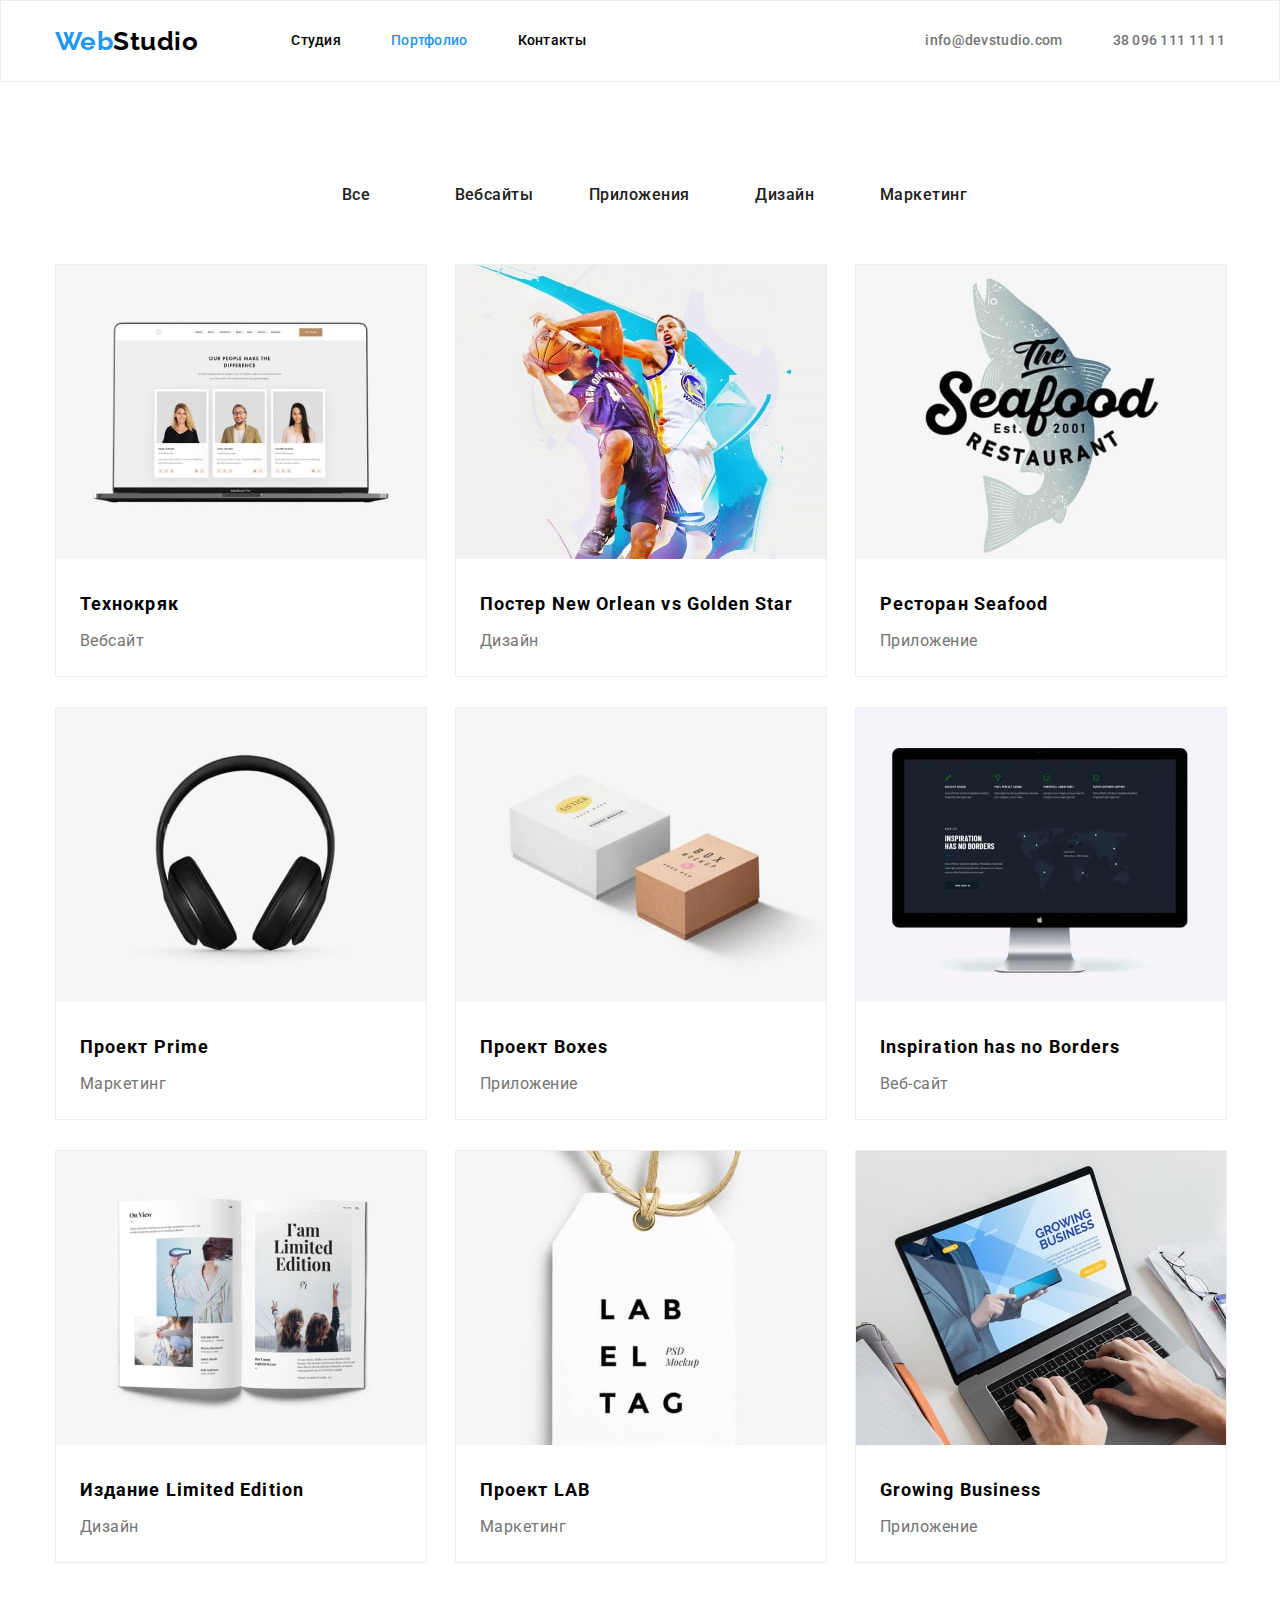
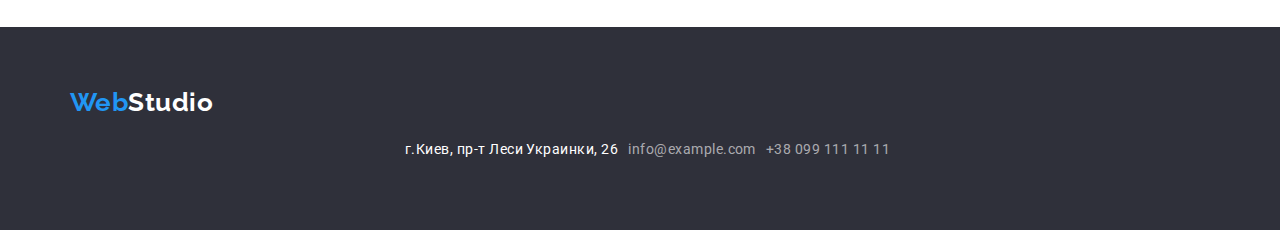
==== portfolio.html @ 8ab705bf "base" ====
<!DOCTYPE html>
<html lang="ru">

<head>
    <meta charset="UTF-8">
    <meta http-equiv="X-UA-Compatible" content="IE=edge">
    <meta name="viewport" content="width=device-width, initial-scale=1.0">
    <title>Document</title>
    <link rel="preconnect" href="https://fonts.googleapis.com">
    <link rel="preconnect" href="https://fonts.gstatic.com" crossorigin>
    <link
        href="https://fonts.googleapis.com/css2?family=Raleway:wght@700&family=Roboto:wght@400;500;700;900&display=swap"
        rel="stylesheet">
        <link rel="stylesheet" href="https://cdnjs.cloudflare.com/ajax/libs/modern-normalize/1.1.0/modern-normalize.min.css"
            integrity="sha512-wpPYUAdjBVSE4KJnH1VR1HeZfpl1ub8YT/NKx4PuQ5NmX2tKuGu6U/JRp5y+Y8XG2tV+wKQpNHVUX03MfMFn9Q=="
            crossorigin="anonymous" referrerpolicy="no-referrer" />
            <link rel="stylesheet" href="./css/styles.css" />
</head>

<body class="all-body">
    <!--The head of the site-->
    <header class="page-header">
                <div class="container site-nav">
                    <nav class="site-nav">
                            <a href="/" class="logo-link">
                                Web<span class="logo-accent">Studio</span>
                            </a>

                            <ul class="site-list">
                                <li class="site-element"><a class="site-link" href="./index.html">Студия</a></li>
                                <li class="site-element"><a class="site-links current" href="./portfolio.html">Портфолио</a></li>
                                <li class="site-element"><a class="site-links" href="/">Контакты</a></li>
                            </ul>

                    </nav>
                            <ul class="auth-list">
                                <li>
                                    <a class="auth-email" href="info@devstudio.com">    info@devstudio.com</a>
                                </li>
                                <li>
                                    <a class="auth-phone" href="380961111111">38 096 111 11 11</a>
                                </li>

                            </ul>
        
                </div>
    </header>

        <main>
            <section class="button-section">
                <div class="container">
                    <h1 class="visually-hidden">Фильтр</h1>
                    <ul class="button-list">
                        <li class="button-element"><button type="button" class="port-button">Все</button></li>
                        <li class="button-element"><button type="button" class="port-button">Вебсайты</button></li>
                        <li class="button-element"><button type="button" class="port-button">Приложения</button></li>
                        <li class="button-element"><button type="button" class="port-button">Дизайн</button></li>
                        <li class="button-element"><button type="button" class="port-button">Маркетинг</button></li>
                    </ul>

                    <h2 class="visually-hidden">Примеры работы</h2>
                    <ul class="project-list">

                        <li class="project-element">
                            <div class="port-frame">
                                <a class="project-link link" rel="preconnect" href="/">
                                    <img class="port-img" src="./images/techno-min.jpg" alt="технокряк" width="370">
                                    <div class="project-box">
                                        <h2 class="project-title">
                                            Технокряк
                                        </h2>
                                        <p class="project-p">
                                            Вебсайт
                                        </p>
                                    </div>
                                </a>
                            </div>
                        </li>
                        <li class="project-element">
                            <div class="port-frame">
                                <a class="project-link link" rel="preconnect" href="/">
                                    <img class="port-img" src="./images/neworlean-min.jpg" alt="постер" width="370">
                                    <div class="project-box">
                                        <h2 class="project-title">
                                            Постер New Orlean vs Golden Star
                                        </h2>
                                        <p class="project-p">
                                            Дизайн
                                        </p>
                                    </div>
                                </a>
                            </div>
                        </li>
                        <li class="project-element">
                            <div class="port-frame">
                                <a class="project-link link" rel="preconnect" href="/">
                                    <img class="port-img" src="./images/seafood-min.jpg" alt="ресторан" width="370">
                                    <div class="project-box">
                                        <h2 class="project-title link">
                                            Ресторан Seafood
                                        </h2>
                                        <p class="project-p link">
                                            Приложение
                                        </p>
                                    </div>
                                </a>
                            </div>
                        </li>
                        <li class="project-element">
                            <div class="port-frame">
                                <a class="project-link link" rel="preconnect" href="/">
                                    <img class="port-img" src="./images/prime-min.jpg" alt="проект" width="370">
                                    <div class="project-box">
                                        <h2 class="project-title link">
                                            Проект Prime
                                        </h2>
                                        <p class="project-p link">
                                            Маркетинг
                                        </p>
                                    </div>
                                </a>
                            </div>
                        </li>
                        <li class="project-element">
                            <div class="port-frame">
                                <a class="project-link link" rel="preconnect" href="/">
                                    <img class="port-img" src="./images/boxes-min.jpg" alt="коробки" width="370">
                                    <div class="project-box">
                                        <h2 class="project-title link">
                                            Проект Boxes
                                        </h2>
                                        <p class="project-p link">
                                            Приложение
                                        </p>
                                    </div>
                                </a>
                            </div>
                        </li>
                        <li class="project-element">
                            <div class="port-frame">
                                <a class="project-link link" rel="preconnect" href="/">
                                    <img class="port-img" src="./images/inspiration-min.jpg" alt="вдохновение" width="370">
                                    <div class="project-box">
                                        <h2 class="project-title">
                                            Inspiration has no Borders
                                        </h2>
                                        <p class="project-p">
                                            Веб-сайт
                                        </p>
                                    </div>
                                </a>
                            </div>
                        </li>
                        <li class="project-element">
                            <div class="port-frame">
                                <a class="project-link link" rel="preconnect" href="/">
                                    <img class="port-img" src="./images/limited-min.jpg" alt="издание" width="370">
                                    <div class="project-box">
                                        <h2 class="project-title">
                                            Издание Limited Edition
                                        </h2>
                                        <p class="project-p">
                                            Дизайн
                                        </p>
                                    </div>
                                </a>
                            </div>
                        </li>
                        <li class="project-element">
                            <div class="port-frame">
                                <a class="project-link link" rel="preconnect" href="/">
                                    <img class="port-img" src="./images/LAB-min.jpg" alt="лаб" width="370">
                                    <div class="project-box">
                                        <h2 class="project-title">
                                            Проект LAB
                                        </h2>
                                        <p class="project-p">
                                            Маркетинг
                                        </p>
                                    </div>
                                </a>
                            </div>
                        </li>
                        <li class="project-element">
                            <div class="port-frame">
                                <a class="project-link link" rel="preconnect" href="/">
                                    <img class="port-img" src="./images/business-min.jpg" alt="бизнес" width="370">
                                    <div class="project-box">
                                        <h2 class="project-title">
                                            Growing Business
                                        </h2>
                                        <p class="project-p">
                                            Приложение
                                        </p>
                                    </div>
                                </a>
                            </div>
                        </li>
                    </ul>
                </div>
            </section>
        </main>

    <footer class="footer">
        <div class="container">
            <a href="/" class="footer-logo">
                Web<span class="footer-accent">Studio</span>
            </a>
                <address class="adress">
                    <ul class="footer-list list">
                        <li class="footer-element">
                            <a class="adress-location" href="https://www.figma.com/exit?url=https%3A%2F%2Fbit.ly%2F3pXMvUd"
                                target="_blank" rel="noopener noreferrer">г.Киев, пр-т Леси Украинки, 26
                            </a>
                        </li>
                        <li class="footer-element">
                            <a class="adress-email" href="info@example.com">info@example.com

                            </a>
                        </li>
                        <li class="footer-element">
                            <a class="adress-phone" href="380991111111">+38 099 111 11 11

                            </a>
                        </li>
                    </ul>
                </address>
        </div>
    </footer>
</body>

</html>
---- css/styles.css ----
:root {
    --primary-text-color: rgba(255, 255, 255, 0.6);
    --title-text-color: #000000;
    --accent-color: #2196F3;
    --hero-button: #ffffff;
    --section-title: #212121;
    --portfolio-button: #F5F4FA;
    --portfolio-text-button: #212121;
    --portfolio-project-p: #757575;
    --icon-normal: #AFB1B8;
}

html {
    box-sizing: border-box;
}

*,
*::before,
*::after {
    box-sizing: inherit;
}

.style {
    font-family: 'Roboto';
}

.all-body {
    
    margin: 0 auto;
    font-family: 'Roboto';
    font-style: normal;
    font-weight: 500;
    line-height: 1.5;
    letter-spacing: 0.03em;
    background-color: var(--hero-button);

}

.visually-hidden {
    position: absolute;
    width: 1px;
    height: 1px;
    margin: -1px;
    border: 0;
    padding: 0;
    
    white-space: nowrap;
    clip-path: inset(100%);
    clip: rect(0 0 0 0);
    overflow: hidden;

}

.list {
    padding: 0;
    margin: 0;
    list-style: none;
}

h1,
h2,
h3,
h4,
h5,
h6 {
    margin-top: 0px;
    margin-bottom: 0px;
}
p, ul {
    margin: 0px;
    padding-left: 0px;
}

.page-header {
    
    border: 1px solid #ECECEC;
}
.site-nav {
    display: flex;
    justify-content: space-between;
    align-items: center;
}

.logo-link {


    font-family: 'Raleway';
    font-style: normal;
    font-weight: 700;
    font-size: 26px;
    line-height: 1.19;
    text-decoration: none;
    color: var(--accent-color);
}

.logo-accent {
    margin-top: 24px;
    margin-bottom: 25px;

    font-family: 'Raleway', sans-serif;
    font-style: normal;
    font-weight: 700;
    font-size: 26px;
    line-height: 1.19;
    color: var(--title-text-color);

}


.auth-list {
    display: flex;

    font-family: 'Roboto', sans-serif;
    font-style: normal;
    font-size: 14px;
    letter-spacing: 0.02em;
    color: var(--title-text-color);
    text-decoration: none;
    list-style: none
}
.site-list {
    margin-left: 93px;

    display: flex;
    text-align: center;
    font-size: 14px;
    letter-spacing: 0.02em;
    color: var(--title-text-color);
    text-decoration: none;
    list-style: none;


}

.site-list .site-element + .site-element {
    margin-left: 50px;
}

.auth-email {
    display: inline-block;
    line-height: 1.14;
    text-decoration: none;
    color: var(--portfolio-project-p);
}


.email-icon {
    align-items: center;
    fill: currentColor;

}
.auth-email:hover {
    color: var(--accent-color);
}



.auth-phone {
    display: inline-block;
    line-height: 1.14;
    text-decoration: none;
    color: var(--portfolio-project-p);
    margin-left: 50px;
}

.phone-icon {
    align-items: center;
    fill: currentColor;

}

.auth-phone:hover,
.auth-phone:focus {
    color: var(--accent-color);
}



.list {
    list-style: none;
}
.link {
    text-decoration: none;
}

.site-element {

    
    
}


.site-link {
    display: flex;
    padding-top: 32px;
    padding-bottom: 32px;

    line-height: 1.14;
    color: var(--title-text-color);
    text-decoration: none;

}

.site-link.current {
    display: block;
    padding-top: 32px;
    padding-bottom: 32px;

    color: var(--accent-color);
    padding-top: 32px;
    padding-bottom: 32px;
}

.site-links {
    display: block;
    padding-top: 32px;
    padding-bottom: 32px;

    line-height: 1.14;
    color: var(--title-text-color);
    text-decoration: none;
}

.site-links.current {
    color: var(--accent-color);
}

.site-links:hover,
.site-links:focus {
    color: var(--accent-color);
}

.container {
    width: 1200px;
    margin-left: auto;
    margin-right: auto;
    padding-left: 15px;
    padding-right: 15px;

}
.main-nav {
    display: flex;
    align-items: center;
    
}

.main-div {
    margin: 0 auto;
}

.hero {
    text-align: center;
    padding-top: 200px;
    padding-bottom: 200px;

    background-color: #2F303A;

    background-image: url(../images/background.jpg);
    box-shadow: inset 0 0 0 1000px rgba(47, 48, 58, 0.4);
    
    background-repeat: no-repeat;
    
}

.hero-title {
    font-weight: 900;
    font-size: 44px;
    line-height: 1.36;
    letter-spacing: 0.06em;
    color: var(--hero-button);
    text-transform: uppercase;
    margin-bottom: 30px;
}

.hero-button {
    padding: 10px 32px;
    min-width: 130px;

    font-family: 'Roboto';
    font-style: normal;
    font-weight: 700;
    font-size: 16px;
    line-height: 1.87;
    letter-spacing: 0.03em;
    background-color: var(--hero-button);
    color: var(--portfolio-text-button);
    display: inline-block;
    border-radius: 4px;
    border: none;
    cursor: pointer;


}

.hero-button:hover,
.hero-button:focus {
    font-family: 'Roboto';
    font-style: normal;
    background-color: var(--accent-color);
    color: var(--hero-button);
    font-size: 16px;
    border-radius: 4px;


}


.features {
    margin-top: 0px;
    padding-top: 94px;
    padding-bottom: 94px;
    
    background-color: var(--hero-button);
    
    

}

.features-list {
    display: flex;
    justify-content: space-between;
    list-style: none;
    position: relative;
}
.features-box {
    display: flex;
    align-items: center;
    justify-content: center;
    height: 120px;
    margin-bottom: 30px;

    background-color: var(--portfolio-button);

    border-radius: 4px;
    
}
.features-icon {
fill: currentColor; 
}
.features-box:hover {
    background-color: var(--accent-color);
    color: var(--hero-button);
}

.features .features-element:last-child {
    margin-right: 0;
}

.features-title {
    font-weight: 700;
    font-size: 14px;
    line-height: 1.14;
    text-transform: uppercase;
    margin-top: 0px;
    margin-bottom: 10px;



}

.features-p {

    font-weight: 400;
    font-size: 14px;
    line-height: 1.71;
    color: var(--portfolio-project-p);

}

.section {
    background-color: var(--hero-button);
    text-align: center;
    padding-bottom: 94px;

}

.section-title {
    font-weight: 700;
    font-size: 36px;
    line-height: 1.16;
    text-align: center;
    color: var(--section-title);
    margin-bottom: 50px;

}

.section-list {
    display: flex;
    gap: 30px;
    list-style: none
}
.section-list .section-element:last-child {
    margin-right: 0;
}


.command {
    background-color: var(--portfolio-button);
    color: var(--section-title);
    padding-top: 94px;
    padding-bottom: 94px;

}

.command-list {
    display: flex;
    gap: 30px;
    list-style: none;
    
}


.command-link {
    color: var(--section-title);
    text-decoration: none;
}
.command-frame {
    background-color: var(--hero-button);
    display: inline-block;
    box-sizing: content-box;
    box-shadow: 0px 1px 3px rgba(0, 0, 0, 0.12), 0px 1px 1px rgba(0, 0, 0, 0.14), 0px 2px 1px rgba(0, 0, 0, 0.2);
    border-radius: 0px 0px 4px 4px;
}
.command-box {
    text-align: center;
    margin-top: 30px;
    margin-left: 10px;
    margin-right: 10px;
    margin-bottom: 16px;

}



.command-img {
    display: block;
    
}

.command-title {
    font-weight: 700;
    font-size: 36px;
    line-height: 1.16;
    text-align: center;
    color: var(--section-title);
    margin-bottom: 50px;

}

.command-worker {
    font-weight: inherit;
    font-size: 16px;
    line-height: 1.18;
    text-decoration: none;

}
.command-p {
    text-decoration: none;
    margin-bottom: 16px;
}


.command-social {
 
}


.norm {
    background-position: center;
    background-repeat: no-repeat;
}
.norm:hover,
.norm:focus {
    background-color: var(--accent-color);
    color: var(--hero-button);
}


.networks-list {
    display: flex;
    justify-content: center;
    gap: 10px;
    margin-bottom: 30px;
}
.networks-link {
    display: flex;
    justify-content: center;
    align-items: center;
    width: 44px;
    height: 44px;
    border-radius: 50%;
    background-color: var(--hero-button);
    color: var(--icon-normal);

}
.networks-icon {
    fill: currentColor;
}
.networks-link:hover {
    background-color: var(--accent-color);
    color: var(--hero-button);
}




.features .features-element:last-child {
    margin-right: 0;
}

.clients {
    padding-top: 94px;
    padding-bottom: 94px;
}
.clients-title {
    margin-bottom: 50px;

    text-align: center;
    font-weight: 700;
    font-size: 36px;
    line-height: 1.16;
    text-align: center;
    letter-spacing: 0.03em;
}
.clients-list {
    display: flex;
    justify-content: center;
    
    
}
.clients-element:not(:last-child) {
    margin-right: 30px;
}    
.clients-element {
    border: 1px solid #AFB1B8;
    border-radius: 4px;
}
.clients-link {
    display: flex;
    align-items: center;
    justify-content: center;
    width: 170px;
    height: 92px;


    border-radius: 4px;
    color: var(--icon-normal);
    
}
.clients-icon {
    fill: currentColor;
}

.clients-link:hover,
.clients-link:focus {
    background-color: var(--accent-color);
    color: var(--hero-button);
}



.footer {
    padding-top: 60px;
    padding-bottom: 60px;

    background-color: #2F303A;
    ;
    color: var(--hero-button);
}

.footer-logo {
    display: block;
    margin-left: 15px;
    margin-bottom: 20px;
   
    font-family: 'Raleway';
    font-style: normal;
    font-weight: 700;
    font-size: 26px;
    line-height: 1.19;

    text-decoration: none;
    color: var(--accent-color);
}

.footer-accent {
    font-family: 'Raleway', sans-serif;
    font-style: normal;
    font-weight: 700;
    font-size: 26px;
    line-height: 1.19;
    color: var(--hero-button);
}


.adress {
    display: block;
    padding-left: 15px;
    font-weight: 400;
    font-size: 14px;
    font-style: normal;


}

.adress-list {
    list-style: none
}

.adress-location {
    display: block;
    font-weight: 400;
    font-size: 14px;
    line-height: 1.71;
    color: var(--hero-button);
    text-decoration: none;
    margin-bottom: 9px;

}

.adress-email { 
    display: block;
    font-weight: 400;
    font-size: 14px;
    line-height: 1.71;
    color: var(--primary-text-color);
    text-decoration: none;
    font-style: normal;
    margin-bottom: 9px;
}

.adress-phone {
    display: block;
    font-weight: 400;
    font-size: 14px;
    line-height: 1.71;
    color: var(--primary-text-color);
    text-decoration: none;
    font-style: normal;
    margin-bottom: 9px;
}

.adress-email:hover,
.adress-email:focus {
    color: var(--accent-color);
    text-decoration: none;
    font-style: normal;
}

.adress-phone:hover,
.adress-phone:focus {
    color: var(--accent-color);
    text-decoration: none;
    font-style: normal;
}

.footer-box {
    display: flex;
    justify-content: center;
    gap: 10px;
}
.footer-title {
    display: inline-block;
    justify-content: center;
    margin-bottom: 20px;

    font-weight: 700;
    font-size: 14px;
    line-height: 16px;
    letter-spacing: 0.03em;
    text-transform: uppercase;
}
.footer-list {
    display: flex;
    justify-content: center;
    gap: 10px;
}

.footer-element {

}

.footer-link {
    display: flex;
    align-items: center;
    justify-content: center;
    width: 44px;
    height: 44px;
    border-radius: 50%;
    background-color: rgba(255, 255, 255, 0.1);

    color: var(--hero-button);

}

.footer-icon {
    fill: currentColor;
}

.footer-link:hover,
.footer-link:focus {
    background-color: var(--accent-color);
    color: var(--hero-button);
}



.port-body {
    
    padding-left: 15px;
    padding-right: 30px;
    font-family: 'Roboto';
    font-style: normal;
    font-weight: 500;
    font-size: 16px;
    line-height: 1.5;
    letter-spacing: 0.03em;


}

.button-list {
    display: flex;
    justify-content: center;
    gap: 8px;
    list-style: none;
    margin-bottom: 50px;
    
}
.button-element {
}


.port-header {
    
    
}
.button-section {
    padding-top: 94px;
    padding-bottom: 64px;
}
.port-button {

    padding: 6px 22px;
    min-width: 130px;

    font-family: 'Roboto';
    font-style: normal;
    font-weight: 500;
    font-size: 16px;
    line-height: 1.62;
    letter-spacing: 0.03em;
    background-color: var(--hero-button);
    color: var(--portfolio-text-button);
    border-radius: 4px;
    border: none;
    cursor: pointer;
}

.port-button:hover,
.port-button:focus {
    
    background-color: var(--accent-color);
    color: var(--hero-button);
    
}
.port-frame {
    background-color: var(--hero-button);
    display: inline-block;
    box-sizing: content-box;
    border: 1px solid #EEEEEE;
}
.button-section .port-frame


.project-list a {

    text-decoration: none;
}

.project-list {
    display: flex;
    flex-wrap: wrap;
    list-style: none;
    gap: 30px;
}
 .project-element {
    width: 370px;
}


.port-img {

}

.border {
    
}
.project-box {
    padding-top: 20px;
    padding-left: 24px;
    padding-bottom: 20px;
    padding-right: 24px;
}


.project-title {

    font-weight: 700;
    font-size: 18px;
    line-height: 2;
    color: var(--title-text-color);
    letter-spacing: 0.06em;
    margin-bottom: 4px;
    text-decoration: none;

}

.project-p {
    font-weight: 400;
    font-size: 16px;
    line-height: 1.87;
    color: var(--portfolio-project-p);
    text-decoration: none;
    

}
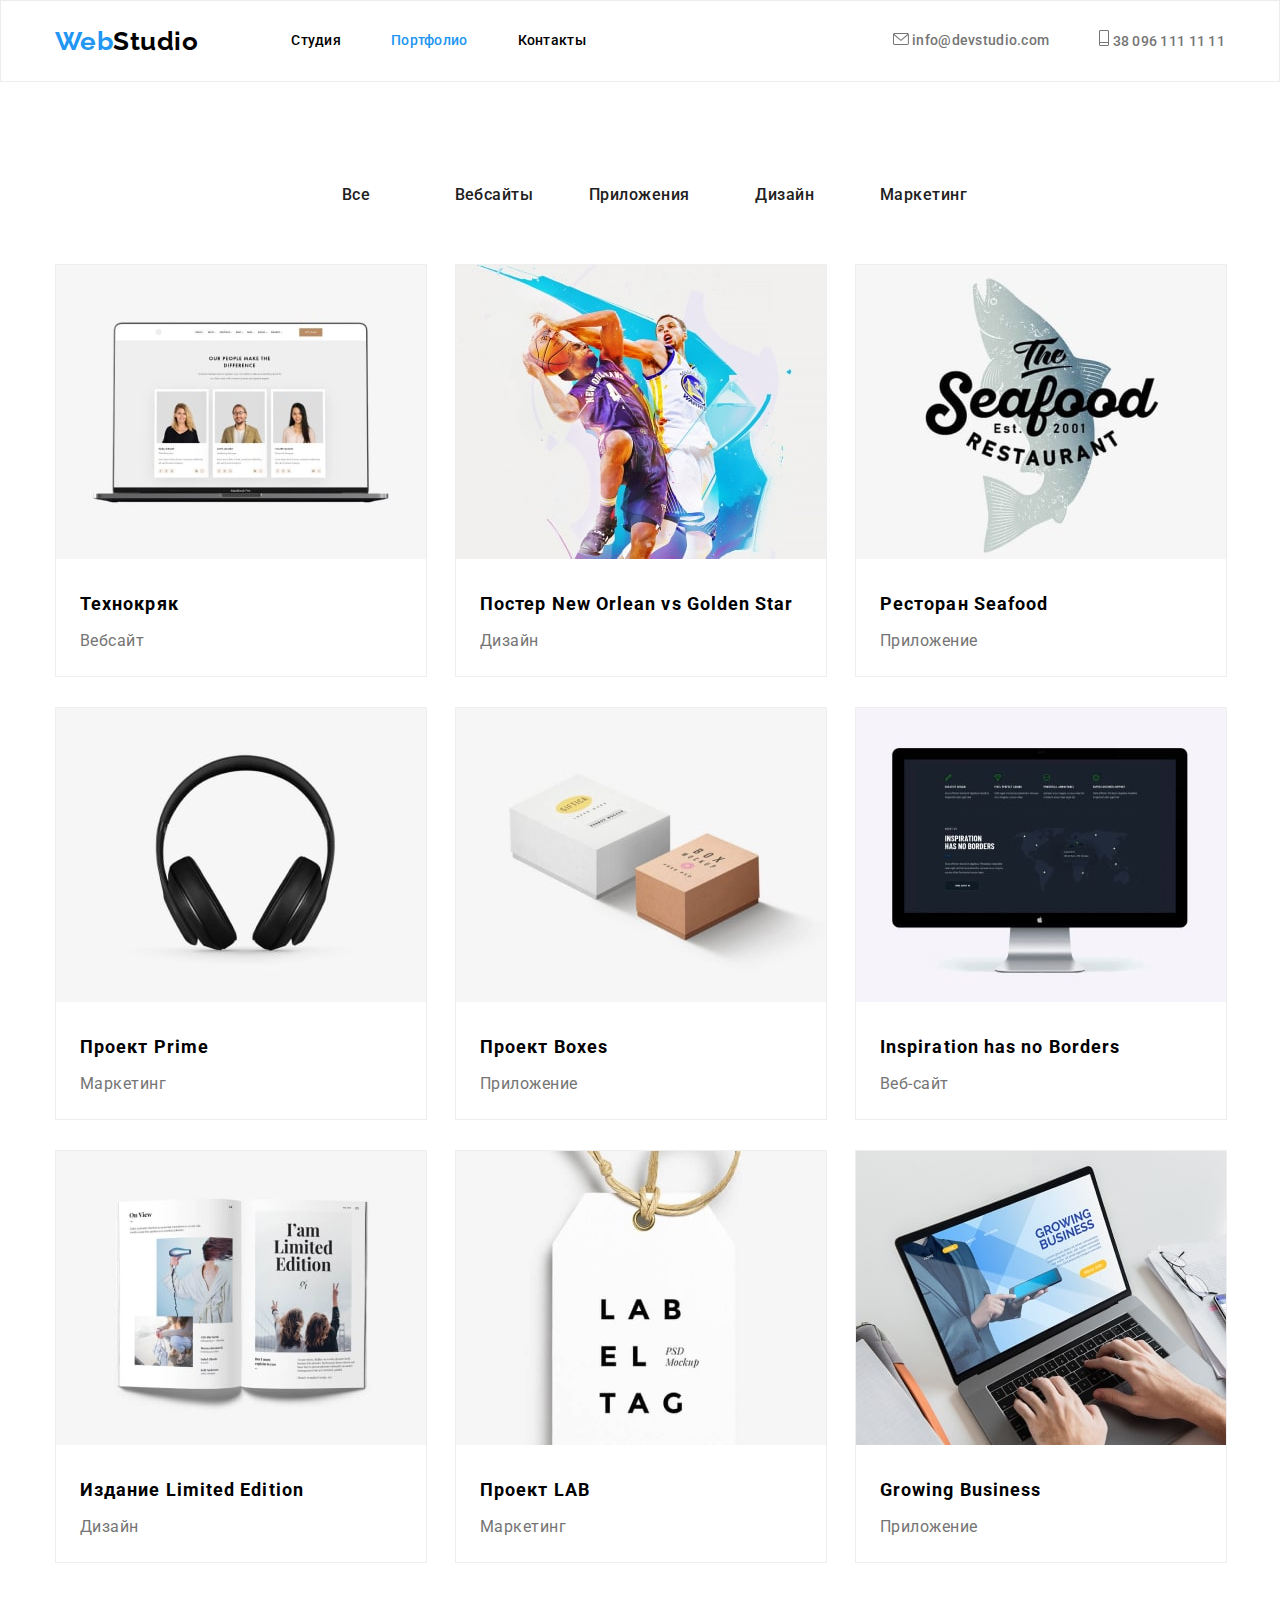
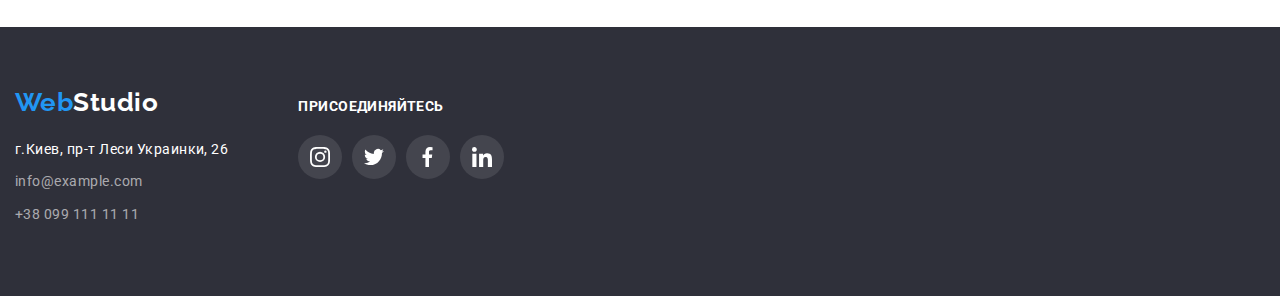
==== commit 46059ca1: "generalfix1" ====
--- a/portfolio.html
+++ b/portfolio.html
@@ -20,30 +20,36 @@
 <body class="all-body">
     <!--The head of the site-->
     <header class="page-header">
-                <div class="container site-nav">
-                    <nav class="site-nav">
-                            <a href="/" class="logo-link">
-                                Web<span class="logo-accent">Studio</span>
-                            </a>
-
-                            <ul class="site-list">
-                                <li class="site-element"><a class="site-link" href="./index.html">Студия</a></li>
-                                <li class="site-element"><a class="site-links current" href="./portfolio.html">Портфолио</a></li>
-                                <li class="site-element"><a class="site-links" href="/">Контакты</a></li>
-                            </ul>
-
-                    </nav>
-                            <ul class="auth-list">
-                                <li>
-                                    <a class="auth-email" href="info@devstudio.com">    info@devstudio.com</a>
-                                </li>
-                                <li>
-                                    <a class="auth-phone" href="380961111111">38 096 111 11 11</a>
-                                </li>
-
-                            </ul>
-        
-                </div>
+        <div class="container site-nav">
+            <nav class="site-nav">
+                <a href="/" class="logo-link">
+                    Web<span class="logo-accent">Studio</span>
+                </a>
+    
+                <ul class="site-list">
+                    <li class="site-element"><a class="site-link" href="./index.html">Студия</a></li>
+                    <li class="site-element"><a class="site-links current" href="./portfolio.html">Портфолио</a></li>
+                    <li class="site-element"><a class="site-links" href="/">Контакты</a></li>
+                </ul>
+    
+            </nav>
+            <ul class="auth-list">
+                <li class="auth-element">
+                    <a class="auth-email" href="info@devstudio.com">
+                        <svg class="email-icon" width="16" height="12">
+                            <use href="./images/icons.svg#envelope-normal"></use>
+                        </svg> info@devstudio.com</a>
+                </li>
+                <li class="auth-element"><a class="auth-phone" href="380961111111">
+                        <svg class="email-icon" width="10" height="16">
+                            <use class="phone-icon" href="./images/icons.svg#vector"></use>
+                        </svg> 38 096 111 11 11</a>
+                </li>
+    
+            </ul>
+        </div>
+    
+    
     </header>
 
         <main>
@@ -202,30 +208,63 @@
         </main>
 
     <footer class="footer">
-        <div class="container">
-            <a href="/" class="footer-logo">
-                Web<span class="footer-accent">Studio</span>
-            </a>
+        <div class="footer-container">
+            <div class="footer-info">
+                <a href="/" class="footer-logo">
+                    Web<span class="footer-accent">Studio</span>
+                </a>
                 <address class="adress">
-                    <ul class="footer-list list">
-                        <li class="footer-element">
+                    <ul class="adress-list">
+                        <li>
                             <a class="adress-location" href="https://www.figma.com/exit?url=https%3A%2F%2Fbit.ly%2F3pXMvUd"
-                                target="_blank" rel="noopener noreferrer">г.Киев, пр-т Леси Украинки, 26
-                            </a>
-                        </li>
-                        <li class="footer-element">
-                            <a class="adress-email" href="info@example.com">info@example.com
-
-                            </a>
-                        </li>
-                        <li class="footer-element">
-                            <a class="adress-phone" href="380991111111">+38 099 111 11 11
-
-                            </a>
+                                target="_blank" rel="noopener noreferrer">г.Киев, пр-т Леси Украинки, 26</a>
+                        </li>
+                        <li>
+                            <a class="adress-email" href="info@example.com">info@example.com</a>
+                        </li>
+                        <li>
+                            <a class="adress-phone" href="380991111111">+38 099 111 11 11</a>
                         </li>
                     </ul>
                 </address>
+            </div>
+            <div class="footer-box">
+                <h3 class="footer-title">
+                    Присоединяйтесь
+                </h3>
+                <ul class="footer-list list">
+                    <li class="footer-element">
+                        <a class="footer-link" href="/">
+                            <svg class="footer-icon" width="20" height="20">
+                                <use href="./images/icons.svg#instagram"></use>
+                            </svg>
+                        </a>
+                    </li>
+                    <li class="footer-element">
+                        <a class="footer-link" href="/">
+                            <svg class="footer-icon" width="20" height="20">
+                                <use href="./images/icons.svg#twitter"></use>
+                            </svg>
+                        </a>
+                    </li>
+                    <li class="footer-element">
+                        <a class="footer-link" href="/">
+                            <svg class="footer-icon" width="20" height="20">
+                                <use href="./images/icons.svg#facebook"></use>
+                            </svg>
+                        </a>
+                    </li>
+                    <li class="footer-element">
+                        <a class="footer-link" href="/">
+                            <svg class="footer-icon" width="20" height="20">
+                                <use href="./images/icons.svg#linkedin"></use>
+                            </svg>
+                        </a>
+                    </li>
+                </ul>
+            </div>
         </div>
+    
     </footer>
 </body>
 
--- a/css/styles.css
+++ b/css/styles.css
@@ -132,6 +132,7 @@
 
 }
 
+
 .site-list .site-element + .site-element {
     margin-left: 50px;
 }
@@ -149,7 +150,8 @@
     fill: currentColor;
 
 }
-.auth-email:hover {
+.auth-email:hover,
+.auth-email:focus {
     color: var(--accent-color);
 }
 
@@ -209,6 +211,10 @@
     color: var(--accent-color);
     padding-top: 32px;
     padding-bottom: 32px;
+}
+.site-link:hover,
+.site-link-focus {
+    color: var(--accent-color);
 }
 
 .site-links {
@@ -254,10 +260,7 @@
     padding-bottom: 200px;
 
     background-color: #2F303A;
-
-    background-image: url(../images/background.jpg);
-    box-shadow: inset 0 0 0 1000px rgba(47, 48, 58, 0.4);
-    
+    background-image: linear-gradient(rgba(47, 48, 58, 0.4),rgba(47, 48, 58, 0.4)), url(../images/background.jpg);
     background-repeat: no-repeat;
     
 }
@@ -567,6 +570,13 @@
     ;
     color: var(--hero-button);
 }
+.footer-container {
+    display: flex;
+    align-items: baseline;
+}
+.footer-info {
+    display: block;
+}
 
 .footer-logo {
     display: block;
@@ -655,24 +665,23 @@
 }
 
 .footer-box {
-    display: flex;
+    display: block;
     justify-content: center;
     gap: 10px;
+    margin-left: 70px;
 }
 .footer-title {
-    display: inline-block;
-    justify-content: center;
+   
     margin-bottom: 20px;
 
     font-weight: 700;
     font-size: 14px;
-    line-height: 16px;
+    line-height: 1.14;
     letter-spacing: 0.03em;
     text-transform: uppercase;
 }
 .footer-list {
     display: flex;
-    justify-content: center;
     gap: 10px;
 }
 
@@ -727,7 +736,10 @@
     margin-bottom: 50px;
     
 }
-.button-element {
+.button-element:hover,
+.button-element:focus {
+box-shadow: 0px 3px 1px rgba(0, 0, 0, 0.1), 0px 1px 2px 
+rgba(0, 0, 0, 0.08), 0px 2px 2px rgba(0, 0, 0, 0.12);
 }
 
 
@@ -787,6 +799,10 @@
  .project-element {
     width: 370px;
 }
+.project-element:hover {
+    box-shadow: 0px 1px 1px rgba(0, 0, 0, 0.12), 0px 4px 4px 
+    rgba(0, 0, 0, 0.06), 1px 4px 6px rgba(0, 0, 0, 0.16);
+}
 
 
 .port-img {
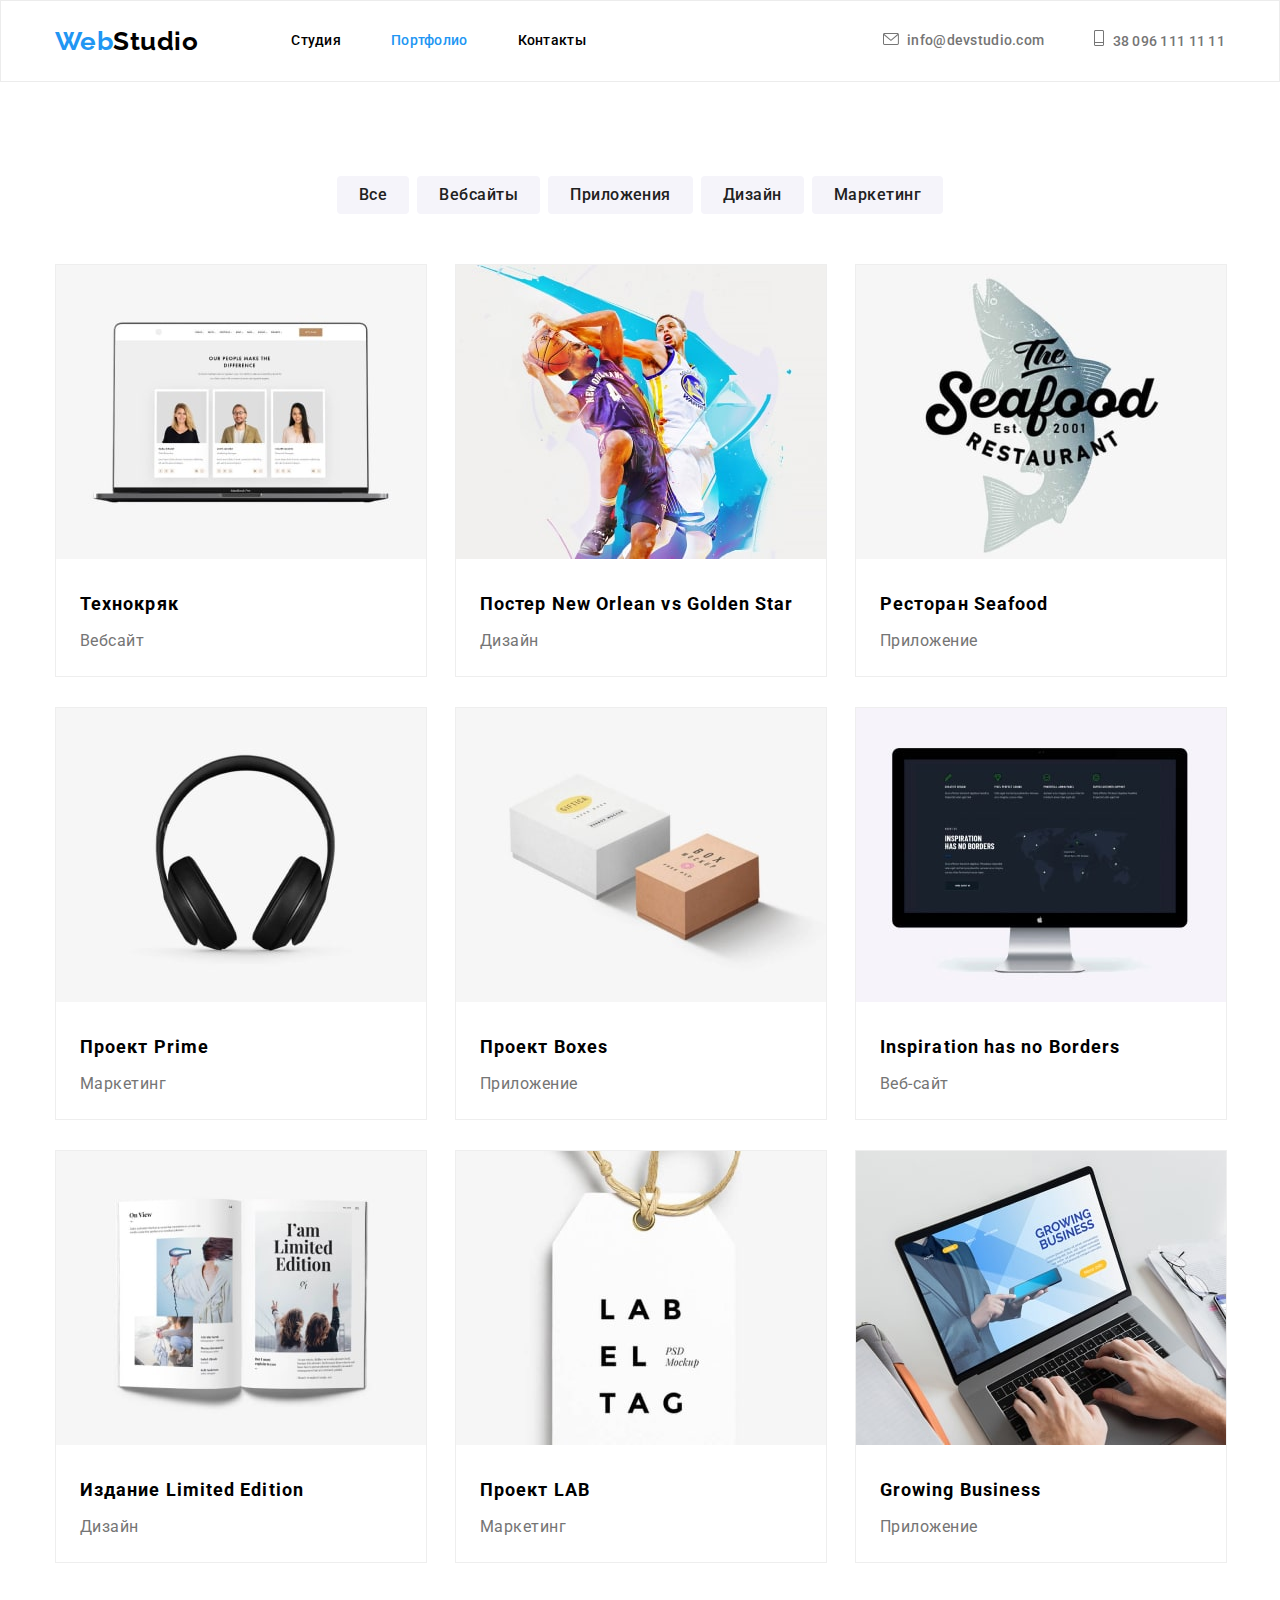
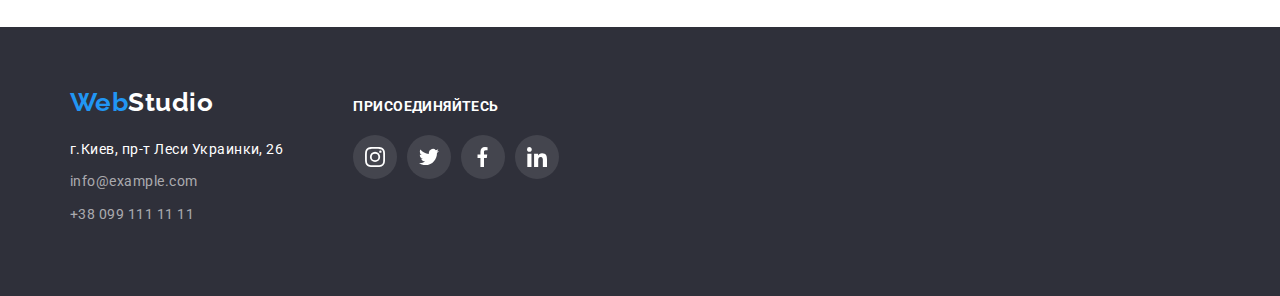
==== commit d7c99c86: "generalfix2" ====
--- a/portfolio.html
+++ b/portfolio.html
@@ -208,60 +208,63 @@
         </main>
 
     <footer class="footer">
-        <div class="footer-container">
-            <div class="footer-info">
-                <a href="/" class="footer-logo">
-                    Web<span class="footer-accent">Studio</span>
-                </a>
-                <address class="adress">
-                    <ul class="adress-list">
-                        <li>
-                            <a class="adress-location" href="https://www.figma.com/exit?url=https%3A%2F%2Fbit.ly%2F3pXMvUd"
-                                target="_blank" rel="noopener noreferrer">г.Киев, пр-т Леси Украинки, 26</a>
-                        </li>
-                        <li>
-                            <a class="adress-email" href="info@example.com">info@example.com</a>
-                        </li>
-                        <li>
-                            <a class="adress-phone" href="380991111111">+38 099 111 11 11</a>
+        <div class="container">
+            <div class="footer-all">
+                <div class="footer-info">
+                    <a href="/" class="footer-logo">
+                        Web<span class="footer-accent">Studio</span>
+                    </a>
+                    <address class="adress">
+                        <ul class="adress-list">
+                            <li>
+                                <a class="adress-location"
+                                    href="https://www.figma.com/exit?url=https%3A%2F%2Fbit.ly%2F3pXMvUd" target="_blank"
+                                    rel="noopener noreferrer">г.Киев, пр-т Леси Украинки, 26</a>
+                            </li>
+                            <li>
+                                <a class="adress-email" href="info@example.com">info@example.com</a>
+                            </li>
+                            <li>
+                                <a class="adress-phone" href="380991111111">+38 099 111 11 11</a>
+                            </li>
+                        </ul>
+                    </address>
+                </div>
+                <div class="footer-box">
+                    <p class="footer-title">
+                        Присоединяйтесь
+                    </p>
+                    <ul class="footer-list list">
+                        <li class="footer-element">
+                            <a class="footer-link" href="/">
+                                <svg class="footer-icon" width="20" height="20">
+                                    <use href="./images/icons.svg#instagram"></use>
+                                </svg>
+                            </a>
+                        </li>
+                        <li class="footer-element">
+                            <a class="footer-link" href="/">
+                                <svg class="footer-icon" width="20" height="20">
+                                    <use href="./images/icons.svg#twitter"></use>
+                                </svg>
+                            </a>
+                        </li>
+                        <li class="footer-element">
+                            <a class="footer-link" href="/">
+                                <svg class="footer-icon" width="20" height="20">
+                                    <use href="./images/icons.svg#facebook"></use>
+                                </svg>
+                            </a>
+                        </li>
+                        <li class="footer-element">
+                            <a class="footer-link" href="/">
+                                <svg class="footer-icon" width="20" height="20">
+                                    <use href="./images/icons.svg#linkedin"></use>
+                                </svg>
+                            </a>
                         </li>
                     </ul>
-                </address>
-            </div>
-            <div class="footer-box">
-                <h3 class="footer-title">
-                    Присоединяйтесь
-                </h3>
-                <ul class="footer-list list">
-                    <li class="footer-element">
-                        <a class="footer-link" href="/">
-                            <svg class="footer-icon" width="20" height="20">
-                                <use href="./images/icons.svg#instagram"></use>
-                            </svg>
-                        </a>
-                    </li>
-                    <li class="footer-element">
-                        <a class="footer-link" href="/">
-                            <svg class="footer-icon" width="20" height="20">
-                                <use href="./images/icons.svg#twitter"></use>
-                            </svg>
-                        </a>
-                    </li>
-                    <li class="footer-element">
-                        <a class="footer-link" href="/">
-                            <svg class="footer-icon" width="20" height="20">
-                                <use href="./images/icons.svg#facebook"></use>
-                            </svg>
-                        </a>
-                    </li>
-                    <li class="footer-element">
-                        <a class="footer-link" href="/">
-                            <svg class="footer-icon" width="20" height="20">
-                                <use href="./images/icons.svg#linkedin"></use>
-                            </svg>
-                        </a>
-                    </li>
-                </ul>
+                </div>
             </div>
         </div>
     
--- a/css/styles.css
+++ b/css/styles.css
@@ -148,6 +148,7 @@
 .email-icon {
     align-items: center;
     fill: currentColor;
+    margin-right: 5px;
 
 }
 .auth-email:hover,
@@ -238,8 +239,7 @@
 
 .container {
     width: 1200px;
-    margin-left: auto;
-    margin-right: auto;
+    margin: 0 auto;
     padding-left: 15px;
     padding-right: 15px;
 
@@ -256,12 +256,14 @@
 
 .hero {
     text-align: center;
+    max-width: 1600px;
     padding-top: 200px;
     padding-bottom: 200px;
 
     background-color: #2F303A;
     background-image: linear-gradient(rgba(47, 48, 58, 0.4),rgba(47, 48, 58, 0.4)), url(../images/background.jpg);
     background-repeat: no-repeat;
+    background-position: center;
     
 }
 
@@ -277,7 +279,6 @@
 
 .hero-button {
     padding: 10px 32px;
-    min-width: 130px;
 
     font-family: 'Roboto';
     font-style: normal;
@@ -285,8 +286,8 @@
     font-size: 16px;
     line-height: 1.87;
     letter-spacing: 0.03em;
-    background-color: var(--hero-button);
-    color: var(--portfolio-text-button);
+    background-color: var(--accent-color);
+    color: var(--hero-button);
     display: inline-block;
     border-radius: 4px;
     border: none;
@@ -299,8 +300,8 @@
 .hero-button:focus {
     font-family: 'Roboto';
     font-style: normal;
-    background-color: var(--accent-color);
-    color: var(--hero-button);
+    background-color: var(--hero-button);
+    color: var(--accent-color);
     font-size: 16px;
     border-radius: 4px;
 
@@ -325,6 +326,9 @@
     list-style: none;
     position: relative;
 }
+.features-element {
+    width: 270px;
+}
 .features-box {
     display: flex;
     align-items: center;
@@ -336,13 +340,6 @@
 
     border-radius: 4px;
     
-}
-.features-icon {
-fill: currentColor; 
-}
-.features-box:hover {
-    background-color: var(--accent-color);
-    color: var(--hero-button);
 }
 
 .features .features-element:last-child {
@@ -435,10 +432,7 @@
 
 
 
-.command-img {
-    display: block;
-    
-}
+
 
 .command-title {
     font-weight: 700;
@@ -455,11 +449,23 @@
     font-size: 16px;
     line-height: 1.18;
     text-decoration: none;
+    margin-bottom: 10px;
 
 }
 .command-p {
-    text-decoration: none;
     margin-bottom: 16px;
+
+    font-weight: 400;
+    font-size: 16px;
+    line-height: 1.18;
+
+    text-align: center;
+    letter-spacing: 0.03em;
+
+    color: var(--portfolio-project-p);
+
+
+    text-decoration: none;
 }
 
 
@@ -467,16 +473,6 @@
  
 }
 
-
-.norm {
-    background-position: center;
-    background-repeat: no-repeat;
-}
-.norm:hover,
-.norm:focus {
-    background-color: var(--accent-color);
-    color: var(--hero-button);
-}
 
 
 .networks-list {
@@ -499,7 +495,8 @@
 .networks-icon {
     fill: currentColor;
 }
-.networks-link:hover {
+.networks-link:hover,
+.networks-link:focus {
     background-color: var(--accent-color);
     color: var(--hero-button);
 }
@@ -548,6 +545,7 @@
 
     border-radius: 4px;
     color: var(--icon-normal);
+    background-color: var(--hero-button);
     
 }
 .clients-icon {
@@ -556,8 +554,9 @@
 
 .clients-link:hover,
 .clients-link:focus {
-    background-color: var(--accent-color);
-    color: var(--hero-button);
+    background-color: var(--hero-button);
+    outline: 1px solid var(--accent-color);
+    color: var(--accent-color);
 }
 
 
@@ -570,12 +569,12 @@
     ;
     color: var(--hero-button);
 }
-.footer-container {
+.footer-all {
     display: flex;
     align-items: baseline;
 }
 .footer-info {
-    display: block;
+    display: block
 }
 
 .footer-logo {
@@ -663,6 +662,9 @@
     text-decoration: none;
     font-style: normal;
 }
+.footer {
+
+}
 
 .footer-box {
     display: block;
@@ -754,7 +756,7 @@
 .port-button {
 
     padding: 6px 22px;
-    min-width: 130px;
+    
 
     font-family: 'Roboto';
     font-style: normal;
@@ -762,7 +764,7 @@
     font-size: 16px;
     line-height: 1.62;
     letter-spacing: 0.03em;
-    background-color: var(--hero-button);
+    background-color: var(--portfolio-button);
     color: var(--portfolio-text-button);
     border-radius: 4px;
     border: none;
@@ -770,6 +772,7 @@
 }
 
 .port-button:hover,
+.port-button:active,
 .port-button:focus {
     
     background-color: var(--accent-color);
